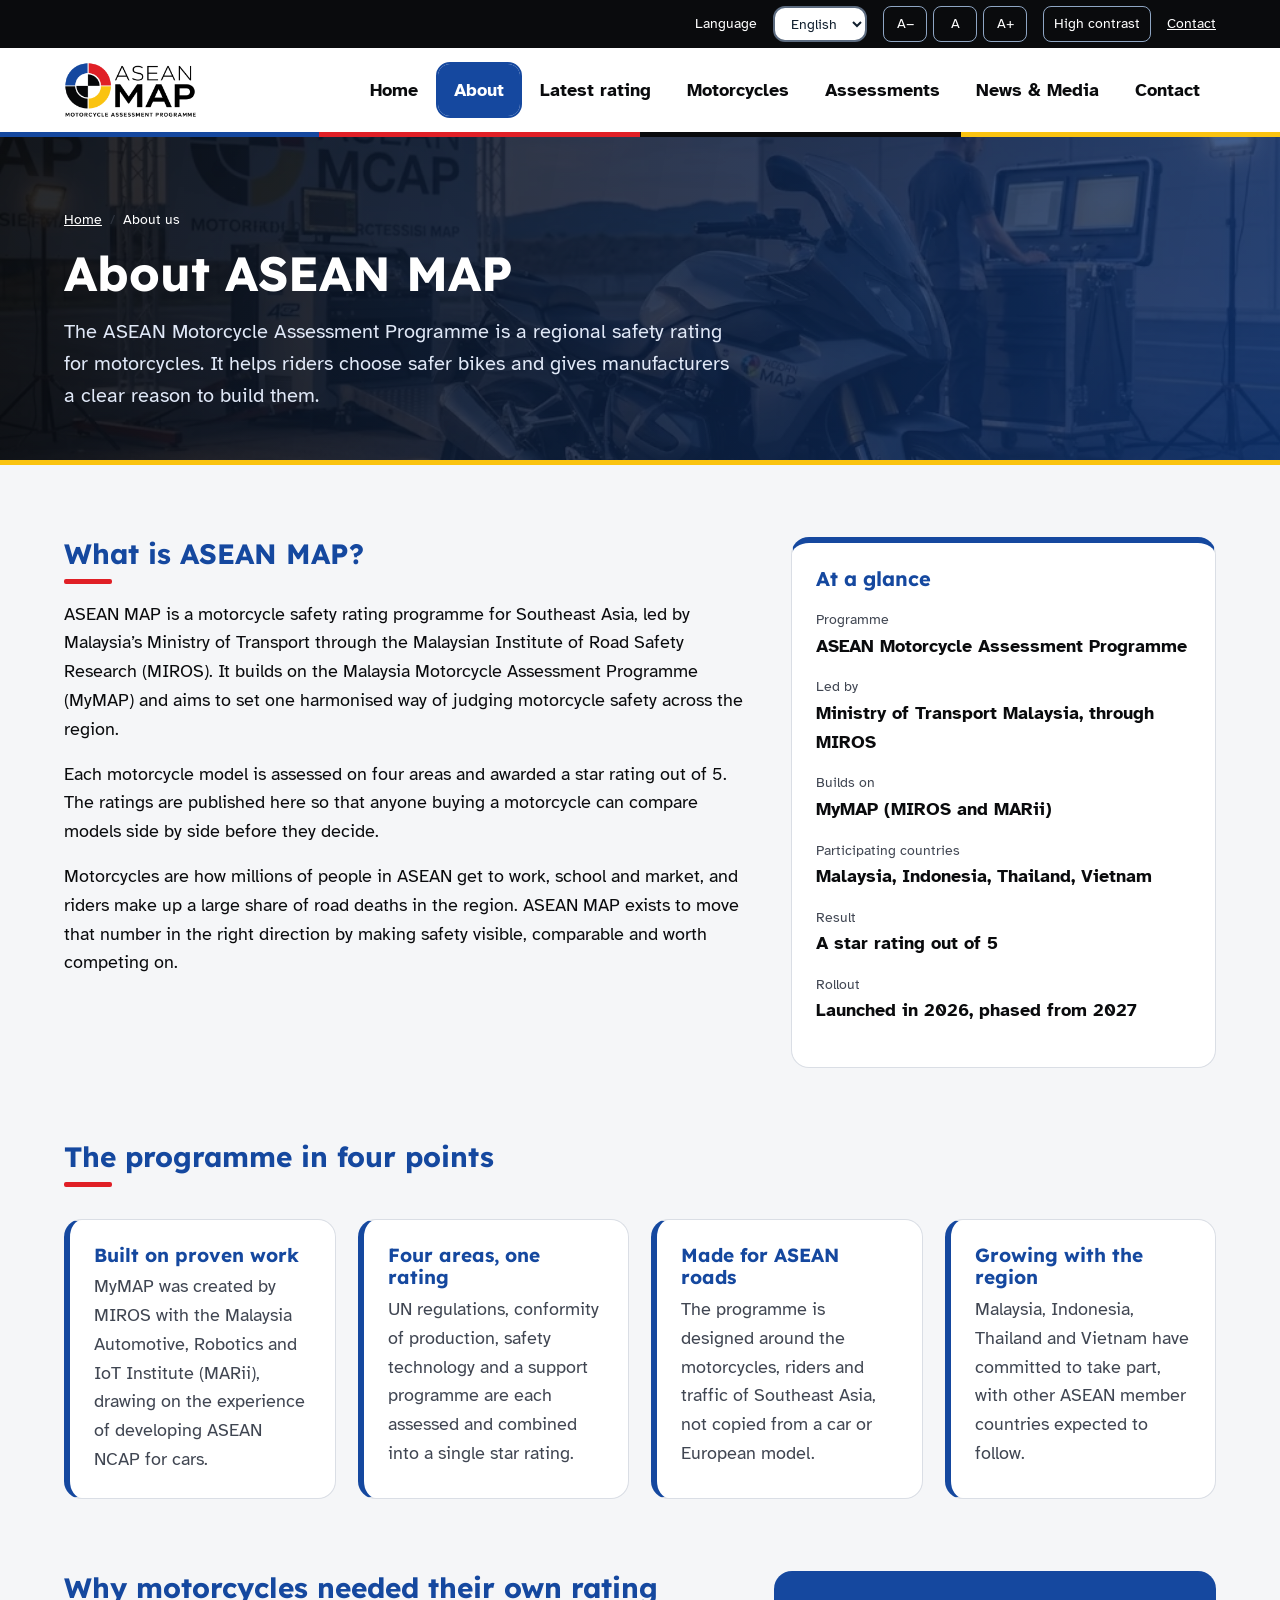
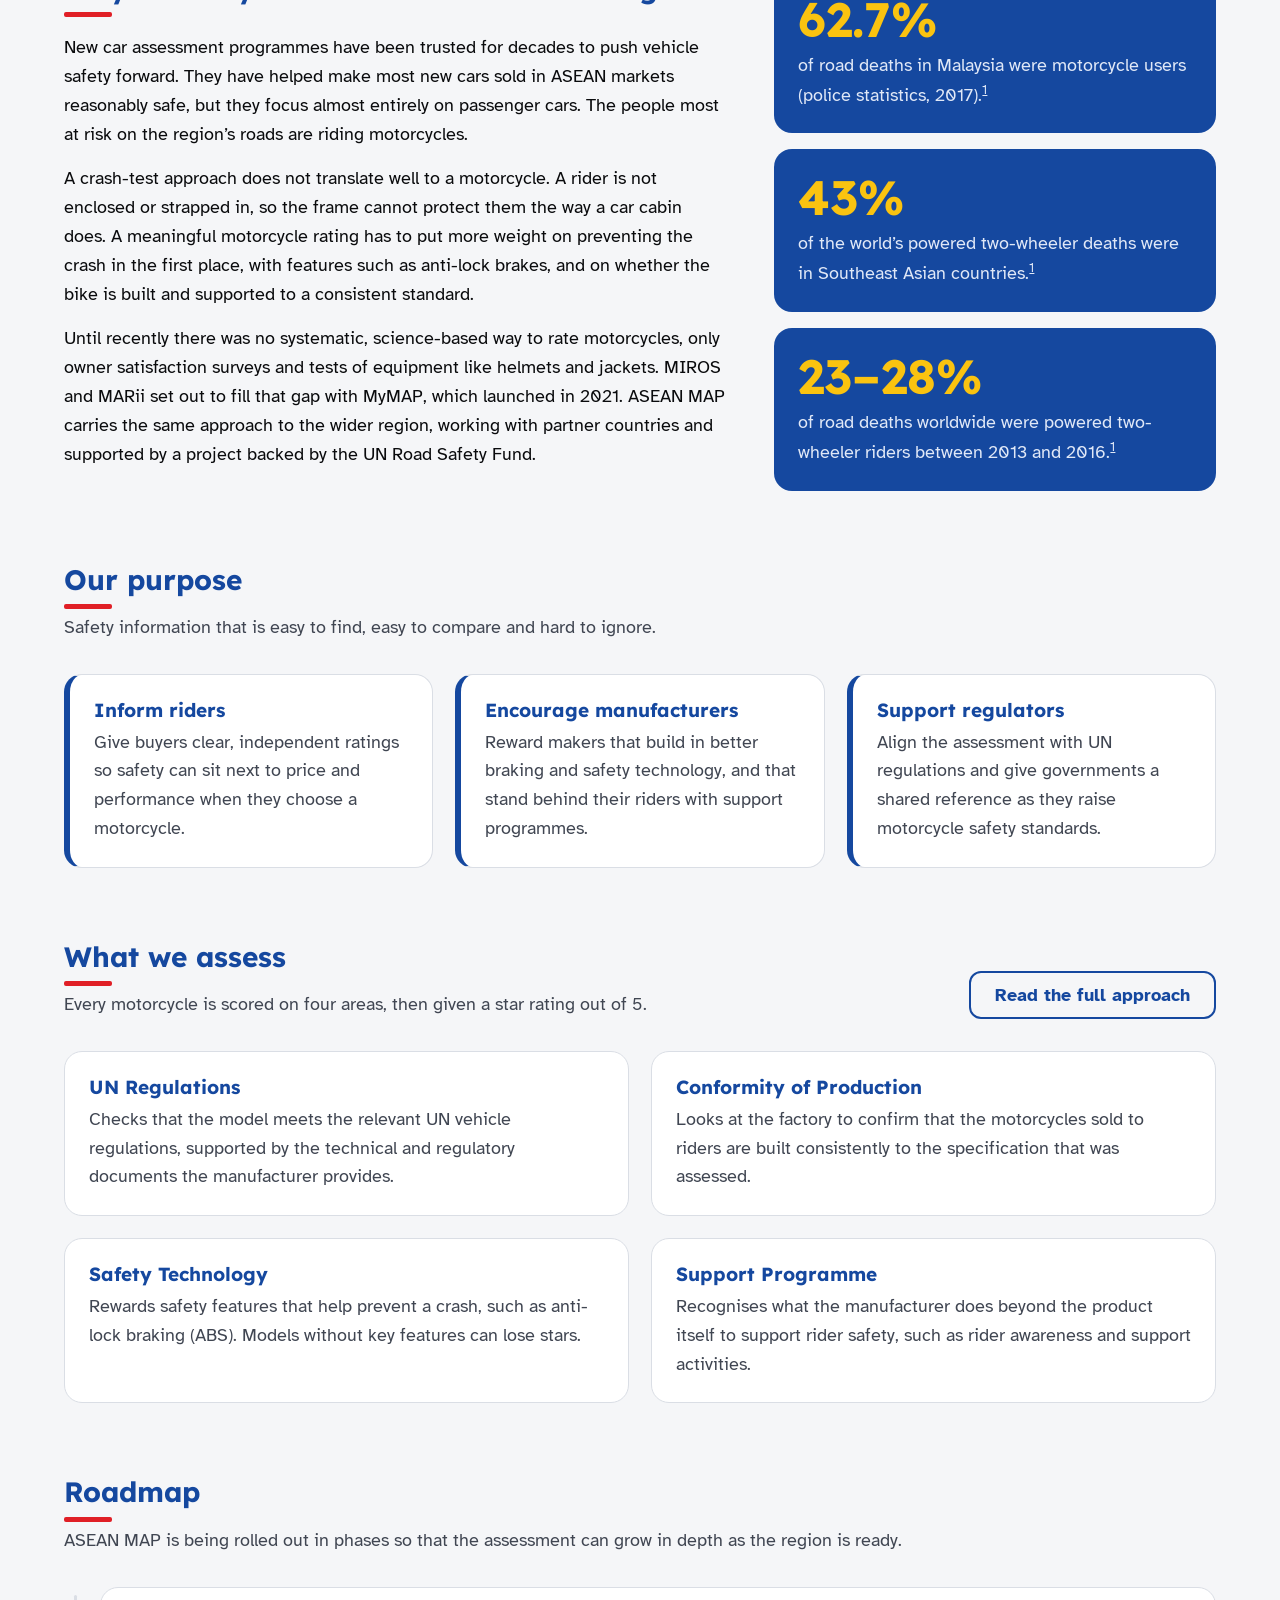
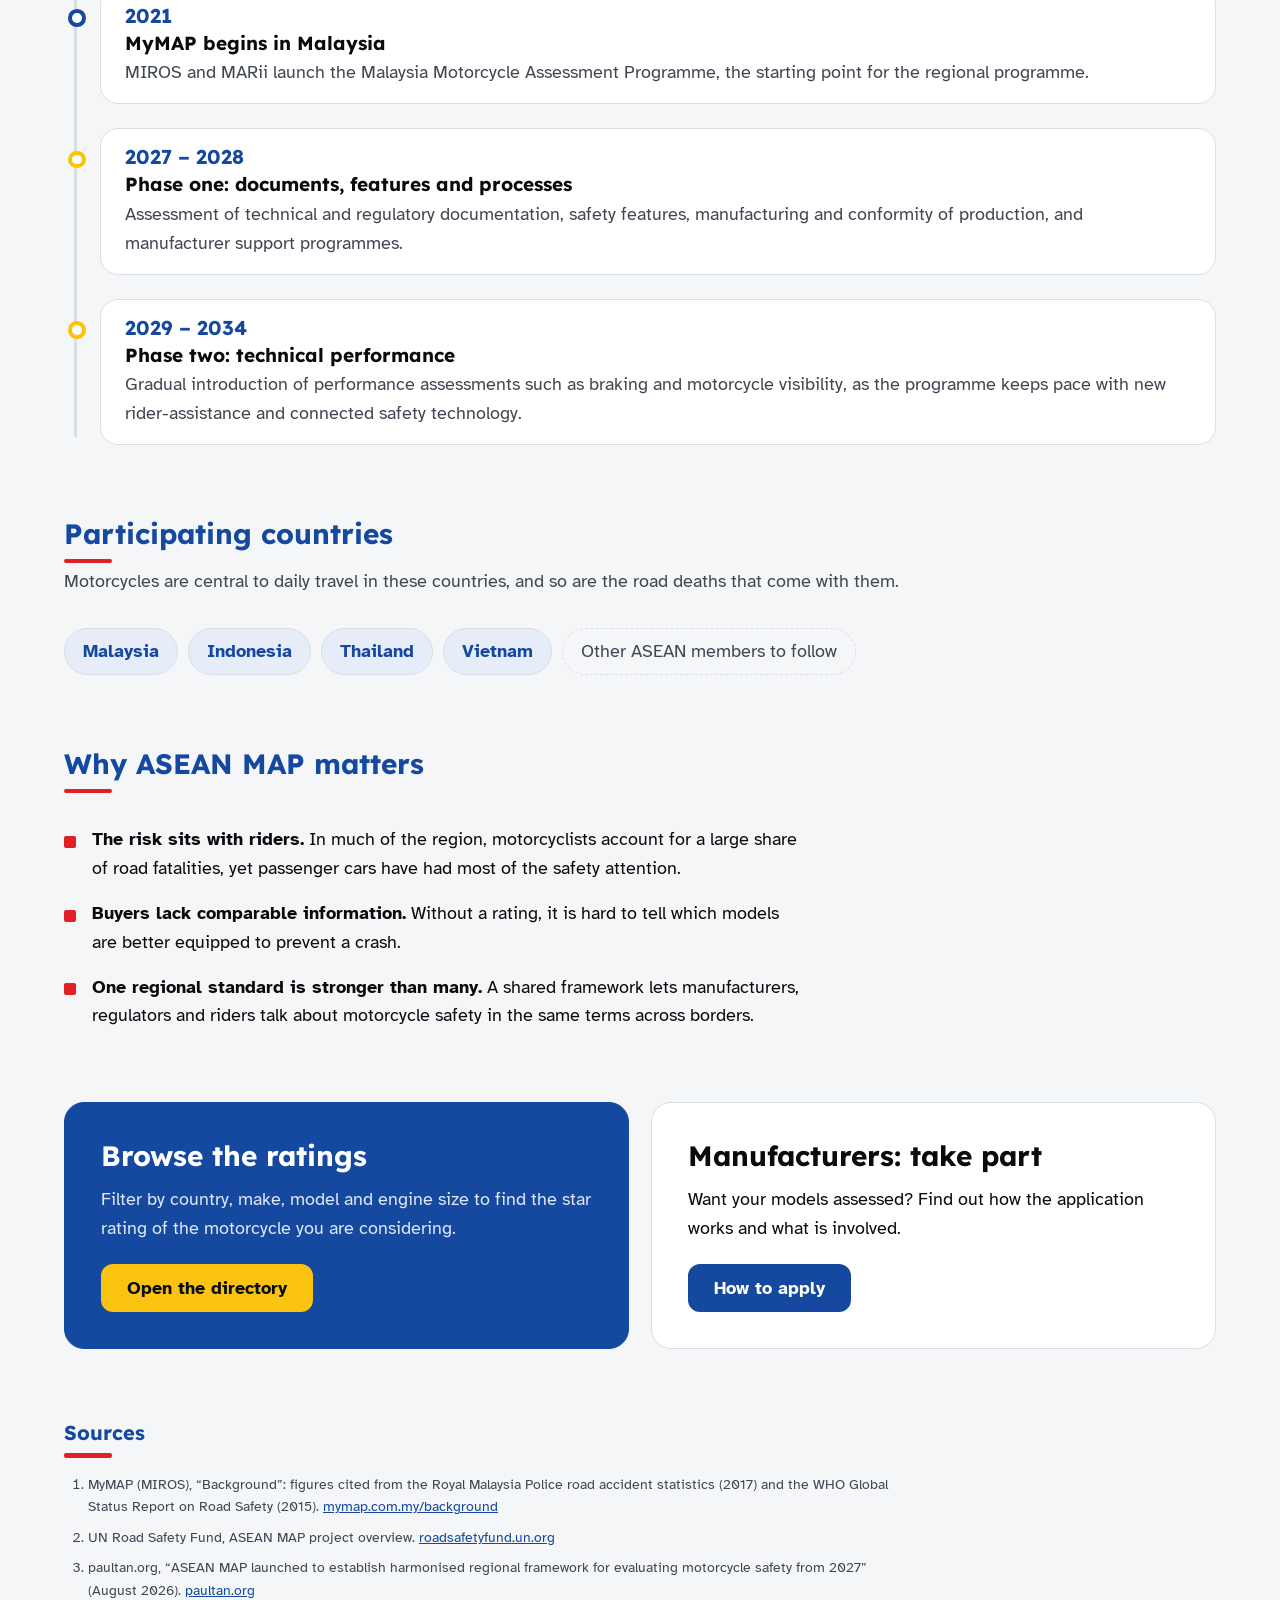
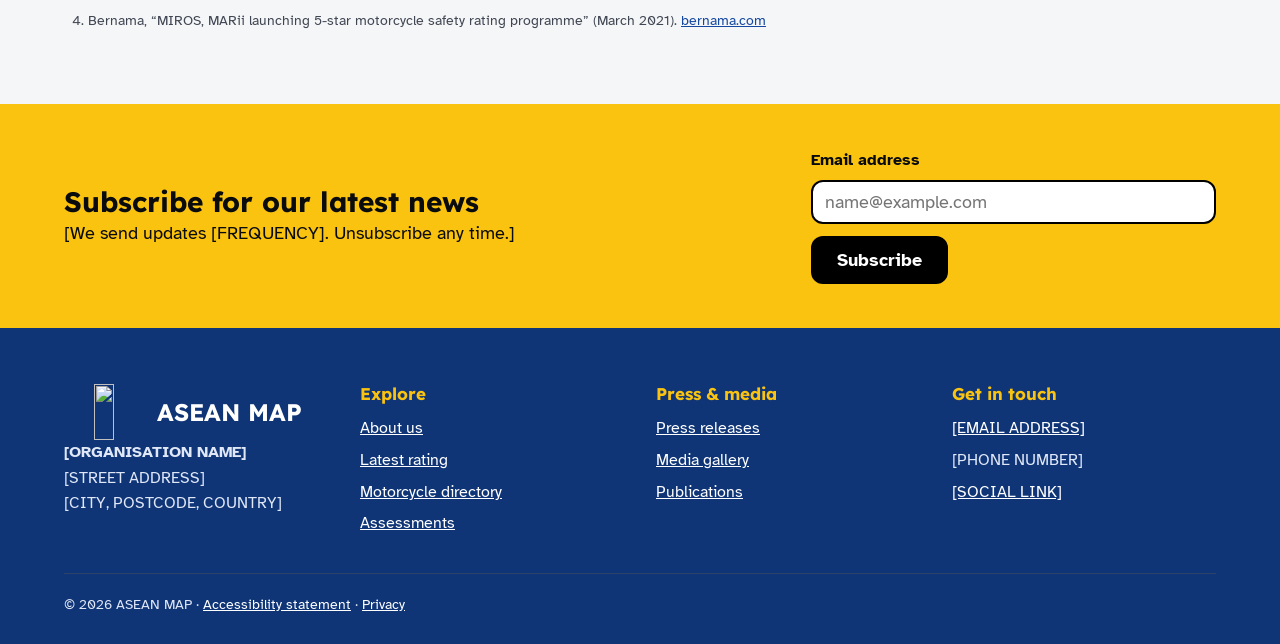
==== site/about.html @ 35f1cb62 "rerer" ====
<!doctype html>
<html lang="en">
<head>
  <meta charset="utf-8">
  <meta name="viewport" content="width=device-width, initial-scale=1">
  <title>About ASEAN MAP – Motorcycle safety ratings</title>
  <meta name="description" content="ASEAN MAP is the ASEAN Motorcycle Assessment Programme: a regional star rating that helps riders choose safer motorcycles.">
  <meta name="theme-color" content="#15489f">
  <link rel="preload" as="image" href="assets/images/logo.jpg" fetchpriority="high">
  <link rel="preconnect" href="https://fonts.googleapis.com">
  <link rel="preconnect" href="https://fonts.gstatic.com" crossorigin>
  <link rel="stylesheet" href="https://fonts.googleapis.com/css2?family=Atkinson+Hyperlegible:wght@400;700&family=Lexend:wght@500;700&display=swap">
  <link rel="stylesheet" href="css/main.css">
  <link rel="stylesheet" href="css/about.css">
  <script type="module" src="js/main.js"></script>
</head>
<body>
  <a class="skip-link" href="#main">Skip to main content</a>

  <div class="utility-bar"><div class="container utility-bar__inner">
    <label for="lang">Language</label>
    <select id="lang" class="form-control form-control--inline"><option>English</option></select>
    <span class="utility-bar__group" role="group" aria-label="Text size">
      <button class="utility-bar__btn" type="button" data-text-size="down" aria-label="Decrease text size">A−</button>
      <button class="utility-bar__btn" type="button" data-text-size="reset" aria-label="Reset text size">A</button>
      <button class="utility-bar__btn" type="button" data-text-size="up" aria-label="Increase text size">A+</button>
    </span>
    <button class="utility-bar__btn" type="button" data-contrast-toggle aria-pressed="false">High contrast</button>
    <a href="#contact">Contact</a>
  </div></div>

  <header class="site-header"><div class="container site-header__inner">
    <a class="brand" href="index.html" aria-label="ASEAN MAP home">
      <img class="brand__logo brand__logo--image" src="assets/images/logo.jpg" alt="" width="900" height="380" fetchpriority="high" decoding="async">
    </a>
    <button class="btn btn--outline menu-toggle" type="button" data-menu-toggle aria-expanded="false" aria-controls="site-nav">Menu</button>
    <nav class="site-nav" id="site-nav" aria-label="Main">
      <a class="site-nav__link" href="index.html">Home</a>
      <a class="site-nav__link" aria-current="page" href="about.html">About</a>
      <a class="site-nav__link" href="index.html#ratings">Latest rating</a>
      <a class="site-nav__link" href="/motorcycle-directory.html">Motorcycles</a>
      <a class="site-nav__link" href="/assessment.html">Assessments</a>
      <a class="site-nav__link" href="/news.html">News &amp; Media</a>
      <a class="site-nav__link" href="/contact.html">Contact</a>
    </nav>
  </div></header>

  <main id="main">
    <section class="page-banner" aria-labelledby="about-title">
      <div class="container">
        <ol class="breadcrumb" aria-label="Breadcrumb"><li><a href="index.html">Home</a></li><li aria-current="page">About us</li></ol>
        <h1 class="page-banner__title" id="about-title">About ASEAN MAP</h1>
        <p class="page-banner__text">The ASEAN Motorcycle Assessment Programme is a regional safety rating for motorcycles. It helps riders choose safer bikes and gives manufacturers a clear reason to build them.</p>
      </div>
    </section>

    <!-- Overview -->
    <section class="section" aria-labelledby="overview-title"><div class="container about-intro">
      <div class="about-intro__text">
        <h2 class="section__title" id="overview-title">What is ASEAN MAP?</h2>
        <p style="margin-top: var(--space-3)">ASEAN MAP is a motorcycle safety rating programme for Southeast Asia, led by Malaysia’s Ministry of Transport through the Malaysian Institute of Road Safety Research (MIROS). It builds on the Malaysia Motorcycle Assessment Programme (MyMAP) and aims to set one harmonised way of judging motorcycle safety across the region.</p>
        <p>Each motorcycle model is assessed on four areas and awarded a star rating out of 5. The ratings are published here so that anyone buying a motorcycle can compare models side by side before they decide.</p>
        <p>Motorcycles are how millions of people in ASEAN get to work, school and market, and riders make up a large share of road deaths in the region. ASEAN MAP exists to move that number in the right direction by making safety visible, comparable and worth competing on.</p>
      </div>
      <aside class="glance" aria-labelledby="glance-title">
        <h3 class="glance__title" id="glance-title">At a glance</h3>
        <dl>
          <div><dt>Programme</dt><dd>ASEAN Motorcycle Assessment Programme</dd></div>
          <div><dt>Led by</dt><dd>Ministry of Transport Malaysia, through MIROS</dd></div>
          <div><dt>Builds on</dt><dd>MyMAP (MIROS and MARii)</dd></div>
          <div><dt>Participating countries</dt><dd>Malaysia, Indonesia, Thailand, Vietnam</dd></div>
          <div><dt>Result</dt><dd>A star rating out of 5</dd></div>
          <div><dt>Rollout</dt><dd>Launched in 2026, phased from 2027</dd></div>
        </dl>
      </aside>
    </div></section>

    <!-- Key points -->
    <section class="section" aria-labelledby="key-title"><div class="container">
      <div class="section__head"><div><h2 class="section__title" id="key-title">The programme in four points</h2></div></div>
      <div class="grid">
        <div class="fact"><h3 class="fact__title">Built on proven work</h3><p class="fact__text">MyMAP was created by MIROS with the Malaysia Automotive, Robotics and IoT Institute (MARii), drawing on the experience of developing ASEAN NCAP for cars.</p></div>
        <div class="fact"><h3 class="fact__title">Four areas, one rating</h3><p class="fact__text">UN regulations, conformity of production, safety technology and a support programme are each assessed and combined into a single star rating.</p></div>
        <div class="fact"><h3 class="fact__title">Made for ASEAN roads</h3><p class="fact__text">The programme is designed around the motorcycles, riders and traffic of Southeast Asia, not copied from a car or European model.</p></div>
        <div class="fact"><h3 class="fact__title">Growing with the region</h3><p class="fact__text">Malaysia, Indonesia, Thailand and Vietnam have committed to take part, with other ASEAN member countries expected to follow.</p></div>
      </div>
    </div></section>

    <!-- Background -->
    <section class="section" aria-labelledby="background-title"><div class="container story">
      <div class="story__text">
        <h2 class="section__title" id="background-title">Why motorcycles needed their own rating</h2>
        <p style="margin-top: var(--space-3)">New car assessment programmes have been trusted for decades to push vehicle safety forward. They have helped make most new cars sold in ASEAN markets reasonably safe, but they focus almost entirely on passenger cars. The people most at risk on the region’s roads are riding motorcycles.</p>
        <p>A crash-test approach does not translate well to a motorcycle. A rider is not enclosed or strapped in, so the frame cannot protect them the way a car cabin does. A meaningful motorcycle rating has to put more weight on preventing the crash in the first place, with features such as anti-lock brakes, and on whether the bike is built and supported to a consistent standard.</p>
        <p>Until recently there was no systematic, science-based way to rate motorcycles, only owner satisfaction surveys and tests of equipment like helmets and jackets. MIROS and MARii set out to fill that gap with MyMAP, which launched in 2021. ASEAN MAP carries the same approach to the wider region, working with partner countries and supported by a project backed by the UN Road Safety Fund.</p>
      </div>
      <div class="stat-stack" aria-label="Key road safety figures">
        <div class="big-stat"><div class="big-stat__value">62.7%</div><p class="big-stat__label">of road deaths in Malaysia were motorcycle users (police statistics, 2017).<sup><a href="#src-1">1</a></sup></p></div>
        <div class="big-stat"><div class="big-stat__value">43%</div><p class="big-stat__label">of the world’s powered two-wheeler deaths were in Southeast Asian countries.<sup><a href="#src-1">1</a></sup></p></div>
        <div class="big-stat"><div class="big-stat__value">23–28%</div><p class="big-stat__label">of road deaths worldwide were powered two-wheeler riders between 2013 and 2016.<sup><a href="#src-1">1</a></sup></p></div>
      </div>
    </div></section>

    <!-- Purpose -->
    <section class="section" aria-labelledby="purpose-title"><div class="container">
      <div class="section__head"><div><h2 class="section__title" id="purpose-title">Our purpose</h2><p class="section__lead">Safety information that is easy to find, easy to compare and hard to ignore.</p></div></div>
      <div class="grid">
        <div class="fact"><h3 class="fact__title">Inform riders</h3><p class="fact__text">Give buyers clear, independent ratings so safety can sit next to price and performance when they choose a motorcycle.</p></div>
        <div class="fact"><h3 class="fact__title">Encourage manufacturers</h3><p class="fact__text">Reward makers that build in better braking and safety technology, and that stand behind their riders with support programmes.</p></div>
        <div class="fact"><h3 class="fact__title">Support regulators</h3><p class="fact__text">Align the assessment with UN regulations and give governments a shared reference as they raise motorcycle safety standards.</p></div>
      </div>
    </div></section>

    <!-- How a rating is decided -->
    <section class="section" aria-labelledby="areas-title"><div class="container">
      <div class="section__head"><div><h2 class="section__title" id="areas-title">What we assess</h2><p class="section__lead">Every motorcycle is scored on four areas, then given a star rating out of 5.</p></div><a class="btn btn--outline" href="index.html#how">Read the full approach</a></div>
      <div class="areas-grid">
        <div class="area"><h3 class="area__title">UN Regulations</h3><p class="area__text">Checks that the model meets the relevant UN vehicle regulations, supported by the technical and regulatory documents the manufacturer provides.</p></div>
        <div class="area"><h3 class="area__title">Conformity of Production</h3><p class="area__text">Looks at the factory to confirm that the motorcycles sold to riders are built consistently to the specification that was assessed.</p></div>
        <div class="area"><h3 class="area__title">Safety Technology</h3><p class="area__text">Rewards safety features that help prevent a crash, such as anti-lock braking (ABS). Models without key features can lose stars.</p></div>
        <div class="area"><h3 class="area__title">Support Programme</h3><p class="area__text">Recognises what the manufacturer does beyond the product itself to support rider safety, such as rider awareness and support activities.</p></div>
      </div>
    </div></section>

    <!-- Roadmap -->
    <section class="section" aria-labelledby="roadmap-title"><div class="container">
      <div class="section__head"><div><h2 class="section__title" id="roadmap-title">Roadmap</h2><p class="section__lead">ASEAN MAP is being rolled out in phases so that the assessment can grow in depth as the region is ready.</p></div></div>
      <ol class="roadmap">
        <li class="roadmap__item"><div class="roadmap__when">2021</div><h3 class="roadmap__title">MyMAP begins in Malaysia</h3><p class="roadmap__text">MIROS and MARii launch the Malaysia Motorcycle Assessment Programme, the starting point for the regional programme.</p></li>
        <li class="roadmap__item roadmap__item--next"><div class="roadmap__when">2027 – 2028</div><h3 class="roadmap__title">Phase one: documents, features and processes</h3><p class="roadmap__text">Assessment of technical and regulatory documentation, safety features, manufacturing and conformity of production, and manufacturer support programmes.</p></li>
        <li class="roadmap__item roadmap__item--next"><div class="roadmap__when">2029 – 2034</div><h3 class="roadmap__title">Phase two: technical performance</h3><p class="roadmap__text">Gradual introduction of performance assessments such as braking and motorcycle visibility, as the programme keeps pace with new rider-assistance and connected safety technology.</p></li>
      </ol>
    </div></section>

    <!-- Countries -->
    <section class="section" aria-labelledby="countries-title"><div class="container">
      <div class="section__head"><div><h2 class="section__title" id="countries-title">Participating countries</h2><p class="section__lead">Motorcycles are central to daily travel in these countries, and so are the road deaths that come with them.</p></div></div>
      <ul class="chips">
        <li class="chip">Malaysia</li><li class="chip">Indonesia</li><li class="chip">Thailand</li><li class="chip">Vietnam</li><li class="chip chip--soon">Other ASEAN members to follow</li>
      </ul>
    </div></section>

    <!-- Why it matters -->
    <section class="section" aria-labelledby="matters-title"><div class="container">
      <div class="section__head"><div><h2 class="section__title" id="matters-title">Why ASEAN MAP matters</h2></div></div>
      <ul class="about-list">
        <li><b>The risk sits with riders.</b> In much of the region, motorcyclists account for a large share of road fatalities, yet passenger cars have had most of the safety attention.</li>
        <li><b>Buyers lack comparable information.</b> Without a rating, it is hard to tell which models are better equipped to prevent a crash.</li>
        <li><b>One regional standard is stronger than many.</b> A shared framework lets manufacturers, regulators and riders talk about motorcycle safety in the same terms across borders.</li>
      </ul>
    </div></section>

    <!-- Calls to action -->
    <section class="section"><div class="container grid grid--wide">
      <div class="panel panel--dark"><h2 class="panel__title">Browse the ratings</h2><p class="panel__text">Filter by country, make, model and engine size to find the star rating of the motorcycle you are considering.</p><a class="btn btn--accent" href="motorcycle-directory.html">Open the directory</a></div>
      <div class="panel"><h2 class="panel__title">Manufacturers: take part</h2><p class="panel__text">Want your models assessed? Find out how the application works and what is involved.</p><a class="btn" href="index.html#apply">How to apply</a></div>
    </div></section>

    <!-- Sources -->
    <section class="section" aria-labelledby="sources-title"><div class="container">
      <h2 class="section__title" id="sources-title" style="font-size: var(--text-lg)">Sources</h2>
      <ol class="sources" style="margin-top: var(--space-3)">
        <li id="src-1">MyMAP (MIROS), “Background”: figures cited from the Royal Malaysia Police road accident statistics (2017) and the WHO Global Status Report on Road Safety (2015). <a href="https://mymap.com.my/background/">mymap.com.my/background</a></li>
        <li id="src-2">UN Road Safety Fund, ASEAN MAP project overview. <a href="https://roadsafetyfund.un.org/node/1052">roadsafetyfund.un.org</a></li>
        <li id="src-3">paultan.org, “ASEAN MAP launched to establish harmonised regional framework for evaluating motorcycle safety from 2027” (August 2026). <a href="https://paultan.org/2026/08/12/asean-map-launched/">paultan.org</a></li>
        <li id="src-4">Bernama, “MIROS, MARii launching 5-star motorcycle safety rating programme” (March 2021). <a href="https://www.bernama.com/en/news.php?id=1942068">bernama.com</a></li>
      </ol>
    </div></section>
  </main>

  <section class="subscribe" aria-labelledby="subscribe-title" style="margin-top: var(--space-7)"><div class="container subscribe__inner">
    <div><h2 class="subscribe__title" id="subscribe-title">Subscribe for our latest news</h2><p>[We send updates [FREQUENCY]. Unsubscribe any time.]</p></div>
    <form action="#" method="post"><label class="form-label" for="email">Email address</label>
      <div class="subscribe__row"><input class="form-control" id="email" name="email" type="email" autocomplete="email" placeholder="name@example.com" required><button class="btn" type="submit">Subscribe</button></div></form>
  </div></section>

  <footer class="site-footer" id="contact"><div class="container">
    <div class="footer-grid">
      <div><div class="brand"><img class="brand__logo brand__logo--image" src="assets/images/logo-light.svg" alt="" width="3508" height="2480" loading="lazy" decoding="async"><span class="brand__name">ASEAN MAP</span></div><p><b>[ORGANISATION NAME]</b><br>[STREET ADDRESS]<br>[CITY, POSTCODE, COUNTRY]</p></div>
      <div><h2 class="footer-grid__title">Explore</h2><ul><li><a href="/about.html">About us</a></li><li><a href="/index.html#ratings">Latest rating</a></li><li><a href="/motorcycle-directory.html">Motorcycle directory</a></li><li><a href="/assessment.html">Assessments</a></li></ul></div>
      <div><h2 class="footer-grid__title">Press &amp; media</h2><ul><li><a href="/news.html">Press releases</a></li><li><a href="/news.html">Media gallery</a></li><li><a href="/index.html#news">Publications</a></li></ul></div>
      <div><h2 class="footer-grid__title">Get in touch</h2><ul><li><a href="#contact">[EMAIL ADDRESS]</a></li><li>[PHONE NUMBER]</li><li><a href="#contact">[SOCIAL LINK]</a></li></ul></div>
    </div>
    <p class="footer-bottom">© 2026 ASEAN MAP · <a href="#contact">Accessibility statement</a> · <a href="#contact">Privacy</a></p>
  </div></footer>
</body>
</html>
---- site/css/main.css ----
/* Entry point. Order matters: tokens -> base -> layout -> components. */
@import url('base/tokens.css');
@import url('base/reset.css');
@import url('base/accessibility.css');
@import url('layout/container.css');
@import url('layout/header.css');
@import url('layout/footer.css');
@import url('components/button.css');
@import url('components/form.css');
@import url('components/hero.css');
@import url('components/stats.css');
@import url('components/card.css');
@import url('components/detail.css');
@import url('components/subscribe.css');

/* ===== Logo colour theme (off in high-contrast mode) ===== */
html:not([data-theme='high-contrast']) .site-header { border-bottom: 5px solid; border-image: linear-gradient(90deg, #15489f 0 25%, #e01f26 25% 50%, #0a0b0d 50% 75%, #fac310 75% 100%) 1; }
html:not([data-theme='high-contrast']) .utility-bar { background: var(--color-black); }
html:not([data-theme='high-contrast']) .site-footer { background: var(--color-primary-strong); }
html:not([data-theme='high-contrast']) .site-footer .footer-grid__title { color: var(--color-accent); }
html:not([data-theme='high-contrast']) .hero { border-top: 3px solid #fff; }
html:not([data-theme='high-contrast']) .btn--accent,
html:not([data-theme='high-contrast']) .btn--accent:hover { color: var(--color-black); }
html:not([data-theme='high-contrast']) .rating-card__badge,
html:not([data-theme='high-contrast']) .tag { background: var(--color-red); color: #fff; }
html:not([data-theme='high-contrast']) .section__title::after,
html:not([data-theme='high-contrast']) .detail h2.detail__heading::after { content: ''; display: block; width: 3rem; height: 0.3rem; margin-top: 0.5rem; background: var(--color-red); border-radius: 2px; }
html:not([data-theme='high-contrast']) .stat { border-top: 0.3rem solid var(--color-primary); }
html:not([data-theme='high-contrast']) .stat:nth-child(2) { border-top-color: var(--color-red); }
html:not([data-theme='high-contrast']) .stat:nth-child(3) { border-top-color: var(--color-black); }
html:not([data-theme='high-contrast']) .stat:nth-child(4) { border-top-color: var(--color-accent); }
html:not([data-theme='high-contrast']) .rating-card:hover,
html:not([data-theme='high-contrast']) a.country:hover,
html:not([data-theme='high-contrast']) .mini-card:hover { border-color: var(--color-primary); }
html:not([data-theme='high-contrast']) .subscribe { color: var(--color-black); }

/* ===== Footer sponsors: one white logo bar ===== */
.footer-sponsors { margin-top: 2.25rem; padding-top: 1.75rem; border-top: 1px solid rgba(255, 255, 255, .2); }
.footer-sponsors__title { margin-bottom: 1rem; color: var(--color-accent); font-size: 1.0625rem; }
.footer-sponsors__list { display: grid; grid-template-columns: repeat(auto-fit, minmax(9.5rem, 1fr)); margin: 0; padding: 0; list-style: none; background: #fff; border-radius: 1rem; overflow: hidden; }
.footer-sponsors .sponsor { display: flex; align-items: center; justify-content: center; height: 5.5rem; margin: 0; padding: 0.75rem 1.25rem; box-shadow: inset -1px -1px 0 #e4e8f0; }
.footer-sponsors .sponsor[hidden] { display: none; }
.footer-sponsors .sponsor img { display: block; width: auto; height: auto; max-width: 100%; max-height: 3.25rem; object-fit: contain; }
.footer-sponsors + .footer-bottom { margin-top: 1.75rem; }
@media (min-width: 64rem) {
  .footer-sponsors__list { grid-auto-flow: column; grid-auto-columns: 1fr; grid-template-columns: none; }
  .footer-sponsors .sponsor { box-shadow: inset -1px 0 0 #e4e8f0; }
  .footer-sponsors .sponsor:last-child { box-shadow: none; }
}
@media (max-width: 40rem) {
  .footer-sponsors .sponsor:last-child:nth-child(odd) { grid-column: 1 / -1; }
}
[data-theme='high-contrast'] .footer-sponsors__list { border: 2px solid #fff; }
[data-theme='high-contrast'] .footer-sponsors__title { color: #fff; }

/* Bigger logos: sponsors 4, 5 and 7 fill their whole tile */
.footer-sponsors .sponsor:nth-child(4),
.footer-sponsors .sponsor:nth-child(5),
.footer-sponsors .sponsor:nth-child(7) { padding: 0.25rem 0.375rem; }
.footer-sponsors .sponsor:nth-child(4) img,
.footer-sponsors .sponsor:nth-child(5) img,
.footer-sponsors .sponsor:nth-child(7) img { width: 100%; height: 100%; max-height: none; }
---- site/css/about.css ----
/* About page: extra components. Uses the tokens from css/base/tokens.css */

/* Banner */
.page-banner { padding: var(--space-7) 0 var(--space-6); color: #fff; background: linear-gradient(100deg, rgba(10, 11, 13, .88) 0%, rgba(15, 53, 119, .78) 100%), url('../assets/images/hero/hero-2.jpg') center / cover no-repeat; border-bottom: 5px solid var(--color-accent); }
.breadcrumb { display: flex; flex-wrap: wrap; gap: .5rem; margin-bottom: var(--space-3); padding: 0; list-style: none; font-size: var(--text-sm); color: var(--color-on-dark); }
.breadcrumb li + li::before { content: '/'; margin-right: .5rem; opacity: .6; }
.breadcrumb a, .breadcrumb li[aria-current] { color: #fff; }
.page-banner__title { font-size: clamp(2rem, 5vw, 3rem); line-height: 1.1; }
.page-banner__text { max-width: 42rem; margin-top: var(--space-3); font-size: var(--text-lg); color: var(--color-on-dark); }

/* Intro + at-a-glance */
.about-intro { display: grid; gap: var(--space-6); grid-template-columns: minmax(0, 1.6fr) minmax(0, 1fr); align-items: start; }
.about-intro p + p { margin-top: var(--space-3); }
.about-intro__text { max-width: 44rem; }
.glance { padding: var(--space-4); background: var(--color-surface); border: 1px solid var(--color-border); border-top: .4rem solid var(--color-primary); border-radius: var(--radius-lg); }
.glance__title { margin-bottom: var(--space-3); font-size: var(--text-lg); color: var(--color-primary); }
.glance dl { display: grid; gap: var(--space-3); }
.glance dt { font-size: var(--text-sm); color: var(--color-text-muted); }
.glance dd { margin: 0; font-weight: 700; }

/* Cards */
.fact { padding: var(--space-4); background: var(--color-surface); border: 1px solid var(--color-border); border-left: .4rem solid var(--color-primary); border-radius: var(--radius-lg); }
.fact__title { margin-bottom: .375rem; font-size: 1.1875rem; color: var(--color-primary); }
.fact__text { color: var(--color-text-muted); }

/* Background: narrative + stats */
.story { display: grid; gap: var(--space-6); grid-template-columns: minmax(0, 1.5fr) minmax(0, 1fr); align-items: start; }
.story__text { max-width: 44rem; }
.story__text p + p { margin-top: var(--space-3); }
.stat-stack { display: grid; gap: var(--space-3); }
.big-stat { padding: var(--space-4); background: var(--color-primary); color: #fff; border-radius: var(--radius-lg); }
.big-stat__value { font: 700 clamp(2.25rem, 4vw, 3rem)/1 var(--font-heading); color: var(--color-accent); }
.big-stat__label { margin-top: .5rem; color: var(--color-on-dark); }
.big-stat sup, .story sup { font-size: .7em; }
.big-stat sup a { color: var(--color-on-dark); }

/* Four assessment areas */
.areas-grid { display: grid; gap: 1.375rem; grid-template-columns: repeat(2, minmax(0, 1fr)); }
.area { padding: var(--space-4); background: var(--color-surface); border: 1px solid var(--color-border); border-radius: var(--radius-lg); }
.area__title { margin-bottom: .375rem; font-size: 1.1875rem; color: var(--color-primary); }
.area__text { color: var(--color-text-muted); }

/* Roadmap: this really is a sequence */
.roadmap { position: relative; display: grid; gap: var(--space-4); margin: 0; padding: 0 0 0 2.25rem; list-style: none; }
.roadmap::before { content: ''; position: absolute; top: .5rem; bottom: .5rem; left: .6rem; width: 3px; background: var(--color-border); border-radius: 2px; }
.roadmap__item { position: relative; padding: var(--space-3) var(--space-4); background: var(--color-surface); border: 1px solid var(--color-border); border-radius: var(--radius-lg); }
.roadmap__item::before { content: ''; position: absolute; top: 1.35rem; left: -2.05rem; width: 1.1rem; height: 1.1rem; background: var(--color-surface); border: 4px solid var(--color-primary); border-radius: 50%; }
.roadmap__item--next::before { border-color: var(--color-accent); }
.roadmap__when { font: 700 var(--text-lg)/1.2 var(--font-heading); color: var(--color-primary); }
.roadmap__title { margin: .25rem 0; font-size: 1.1875rem; }
.roadmap__text { color: var(--color-text-muted); }

/* Countries */
.chips { display: flex; flex-wrap: wrap; gap: .625rem; margin: 0; padding: 0; list-style: none; }
.chip { padding: .5rem 1.125rem; background: var(--color-tint); border: 1px solid var(--color-border); border-radius: var(--radius-pill); font-weight: 700; color: var(--color-primary); }
.chip--soon { background: transparent; border-style: dashed; color: var(--color-text-muted); font-weight: 400; }

/* Why it matters */
.about-list { display: grid; gap: var(--space-3); max-width: 46rem; margin: 0; padding: 0; list-style: none; }
.about-list li { padding-left: 1.75rem; position: relative; }
.about-list li::before { content: ''; position: absolute; left: 0; top: .6em; width: .75rem; height: .75rem; background: var(--color-red, #e01f26); border-radius: 2px; }

/* Sources */
.sources { max-width: 52rem; margin: 0; padding-left: 1.5rem; list-style: decimal; font-size: var(--text-sm); color: var(--color-text-muted); }
.sources li + li { margin-top: .5rem; }
.sources a { word-break: break-word; }

[data-theme='high-contrast'] .glance__title, [data-theme='high-contrast'] .fact__title, [data-theme='high-contrast'] .area__title, [data-theme='high-contrast'] .roadmap__when, [data-theme='high-contrast'] .chip { color: #fff; }

@media (max-width: 56rem) {
  .areas-grid { grid-template-columns: 1fr; }
  .about-intro, .story { grid-template-columns: 1fr; gap: var(--space-5); }
  .page-banner { padding: var(--space-6) 0 var(--space-5); }
}
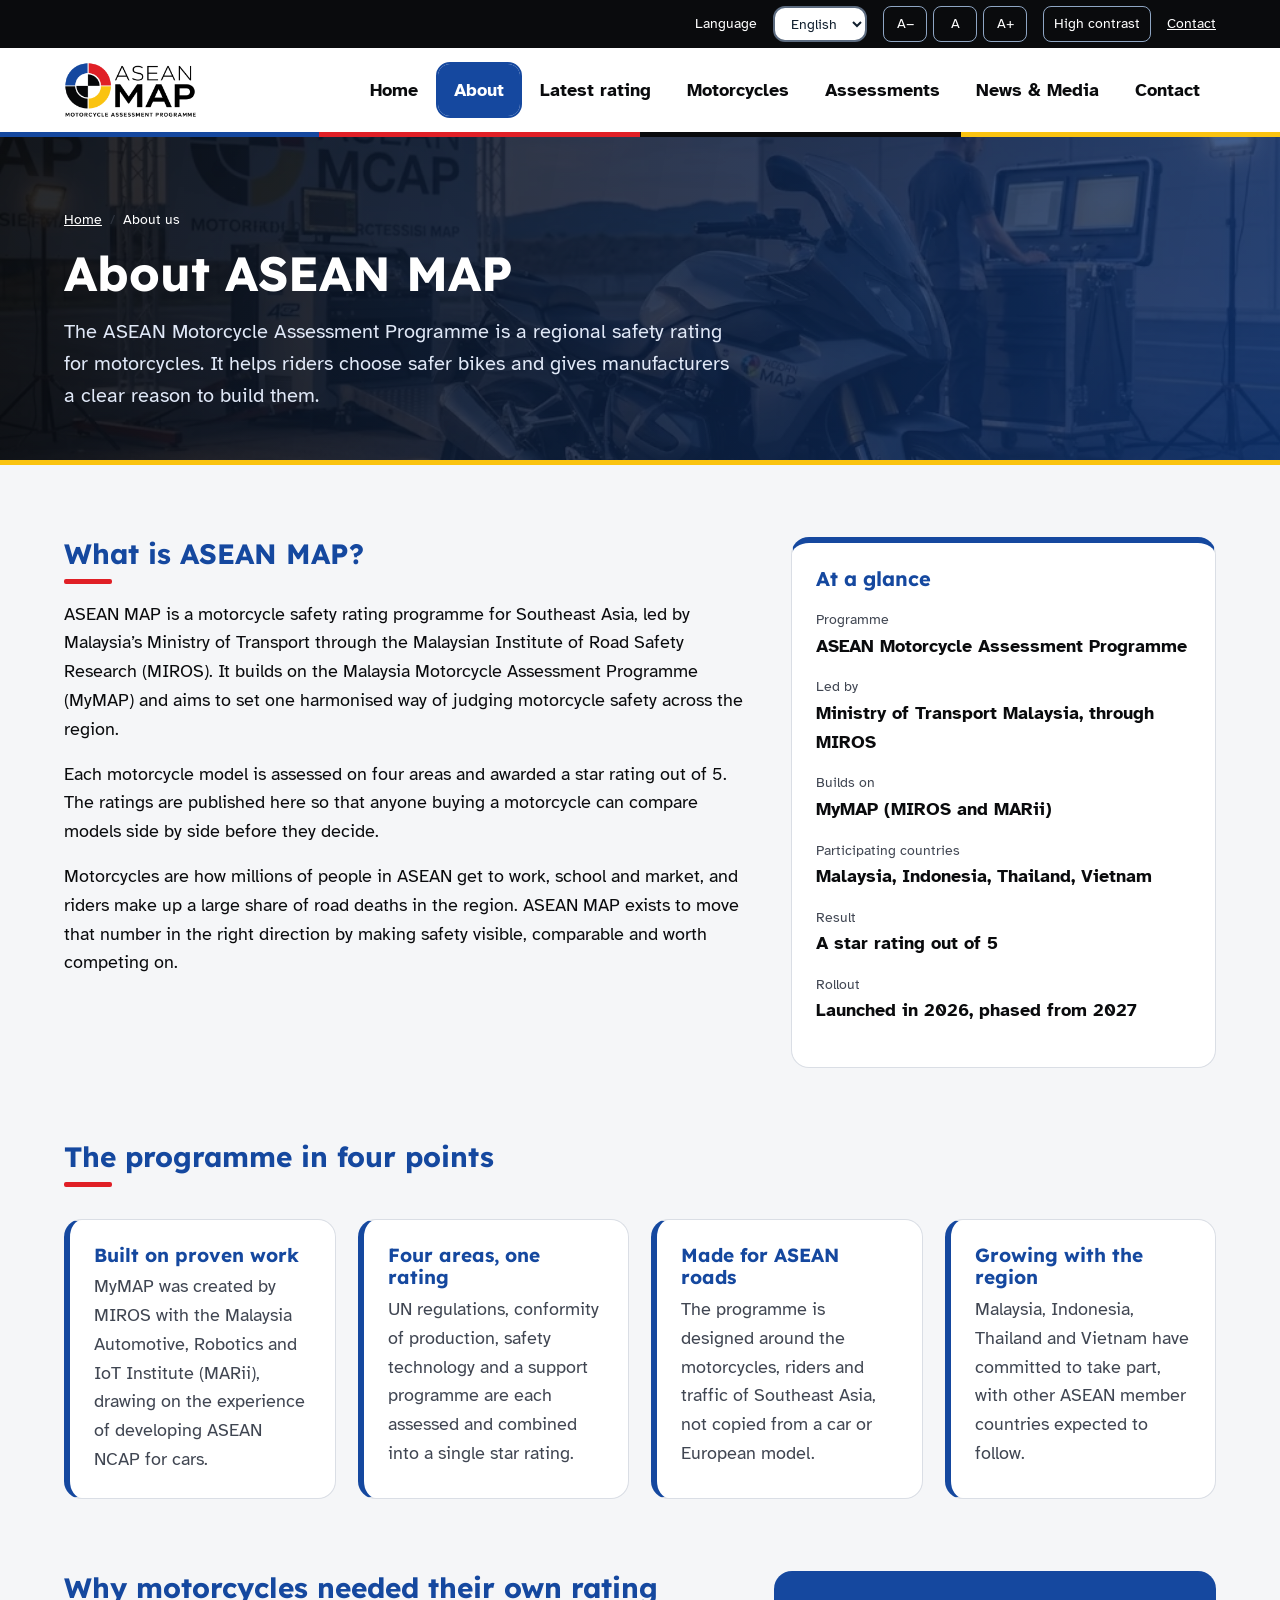
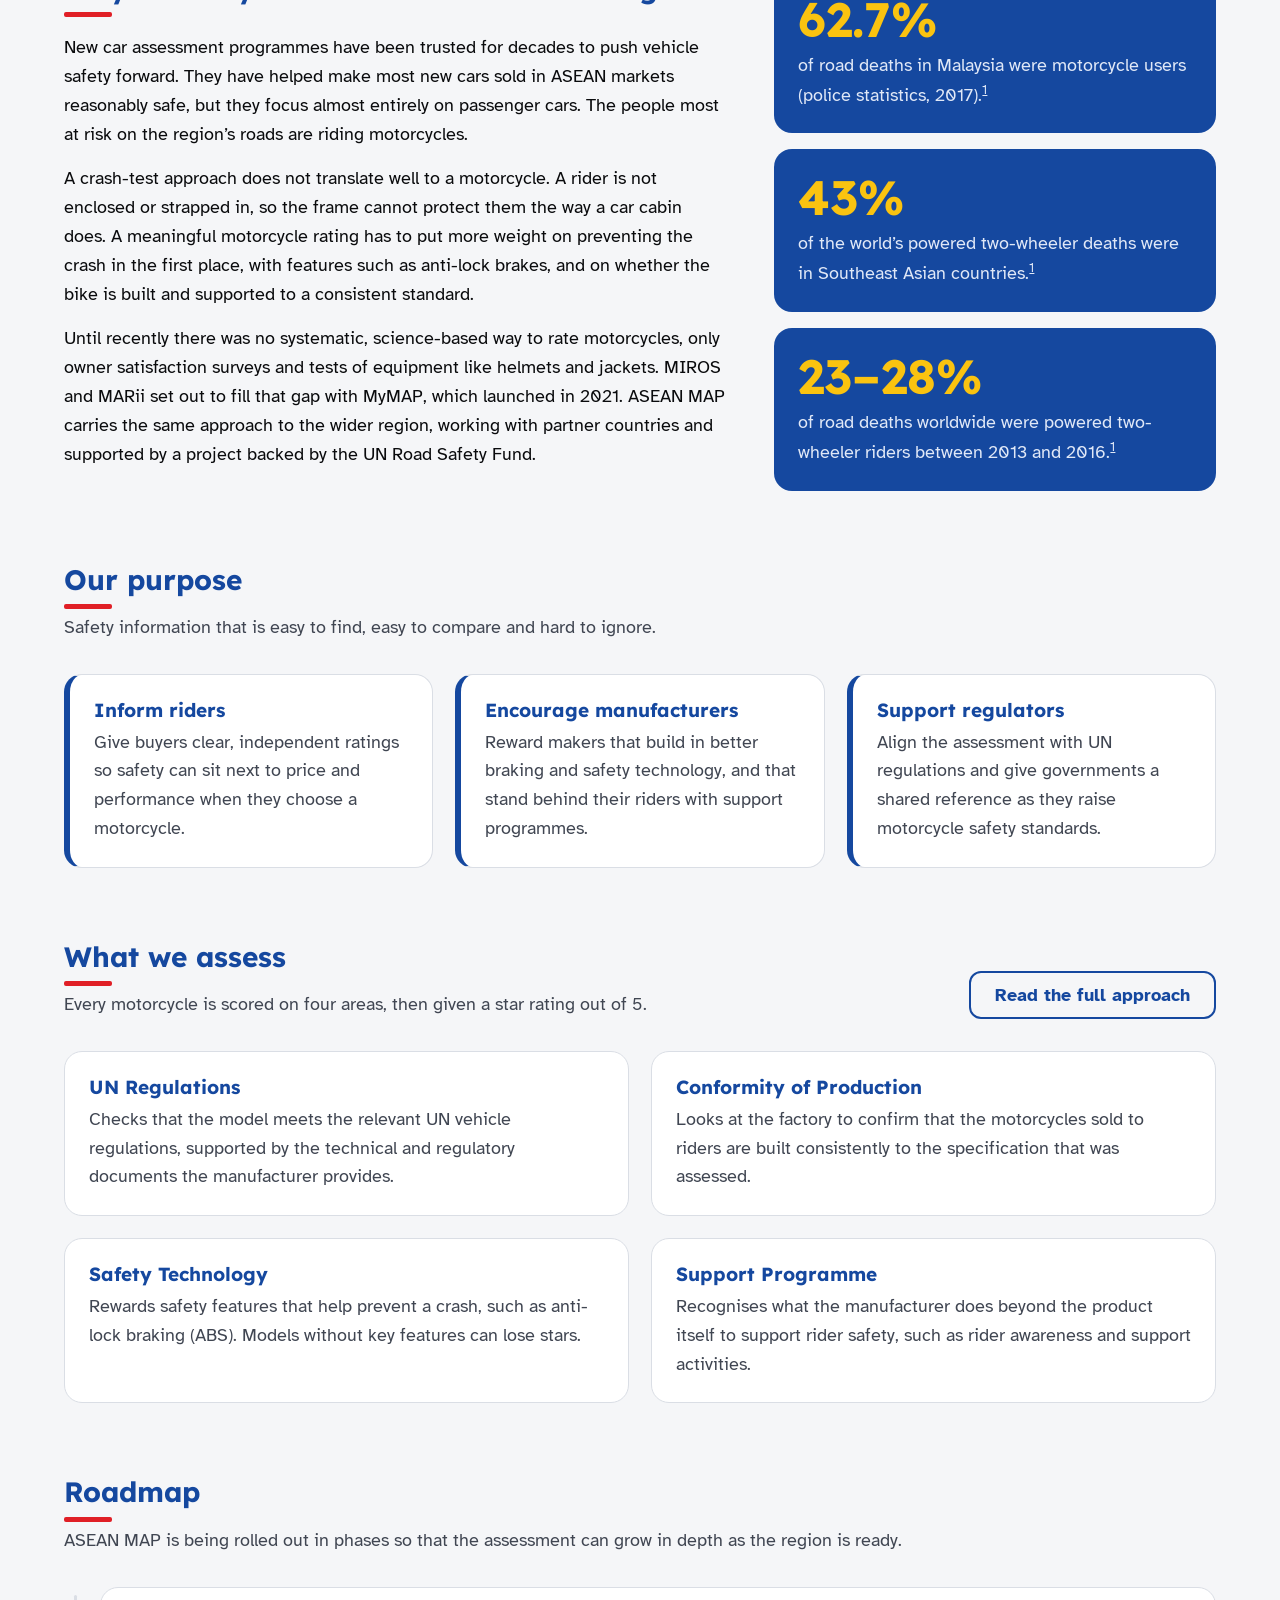
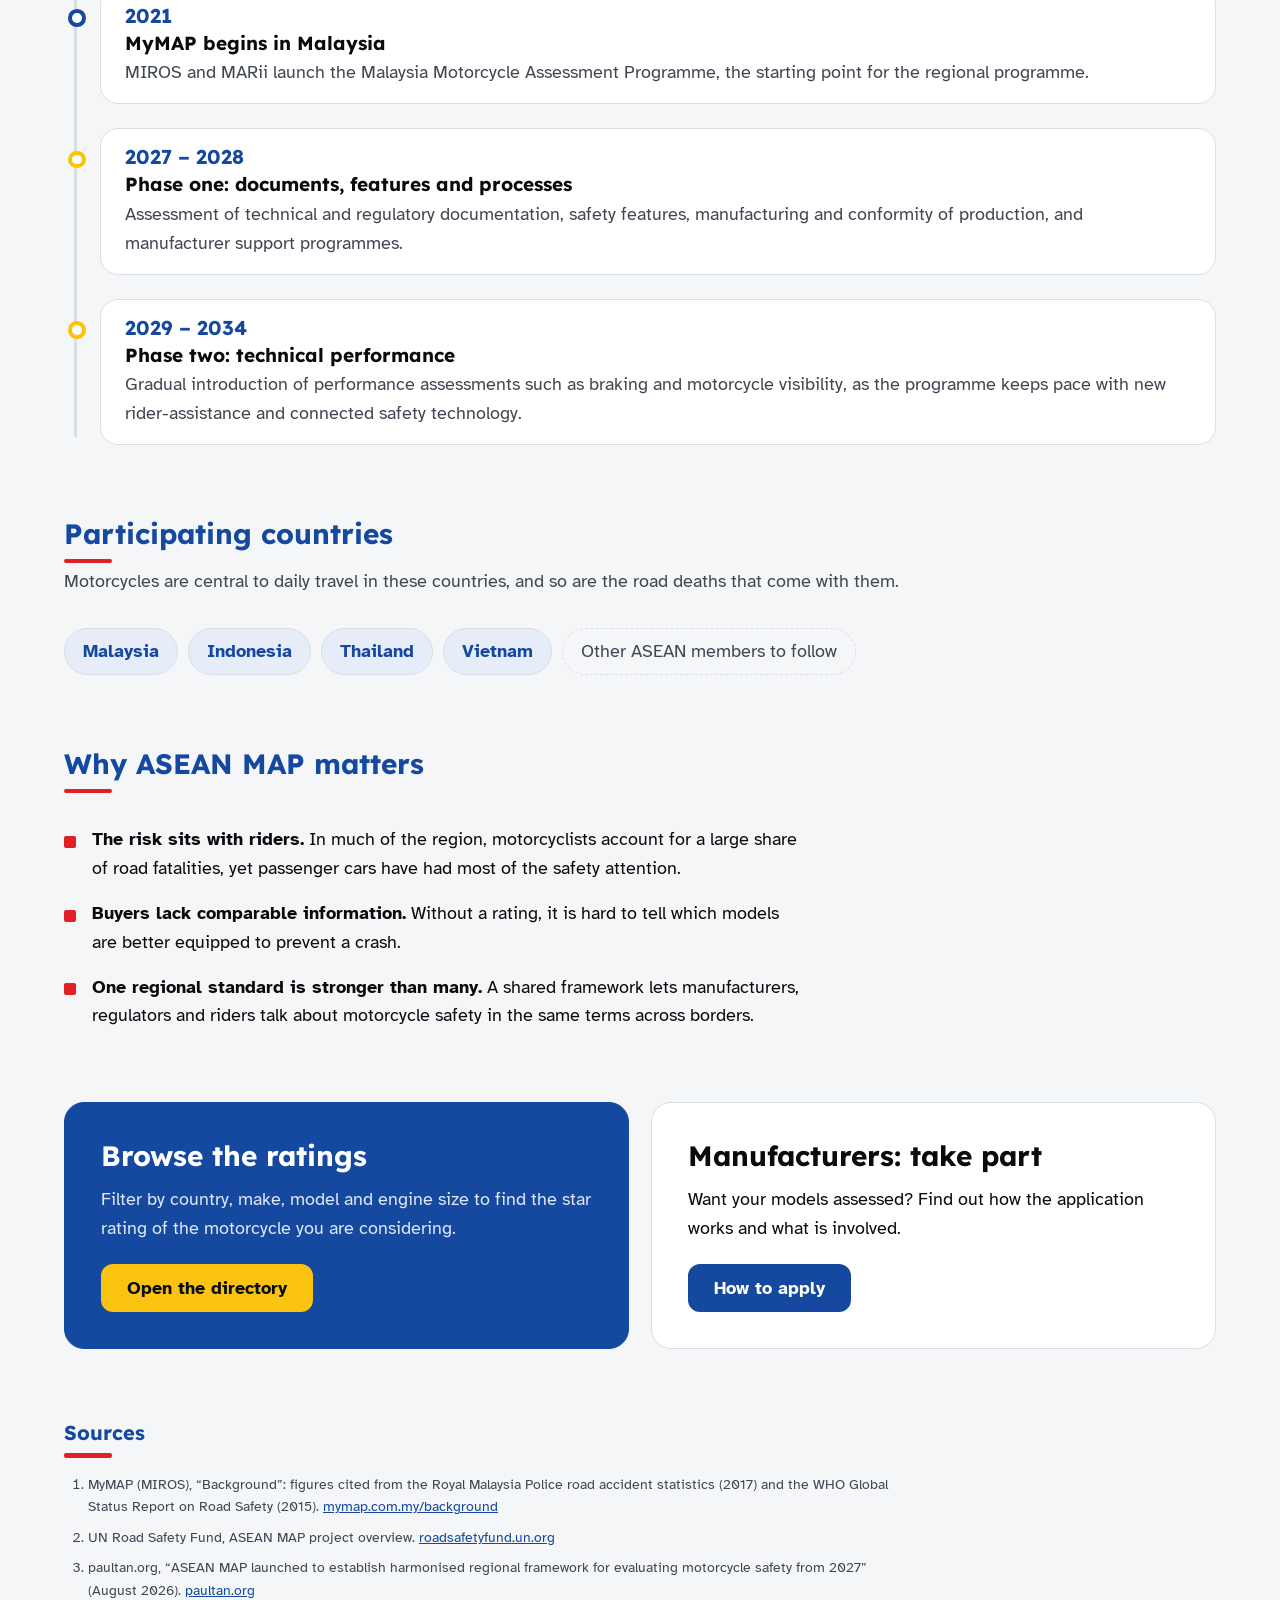
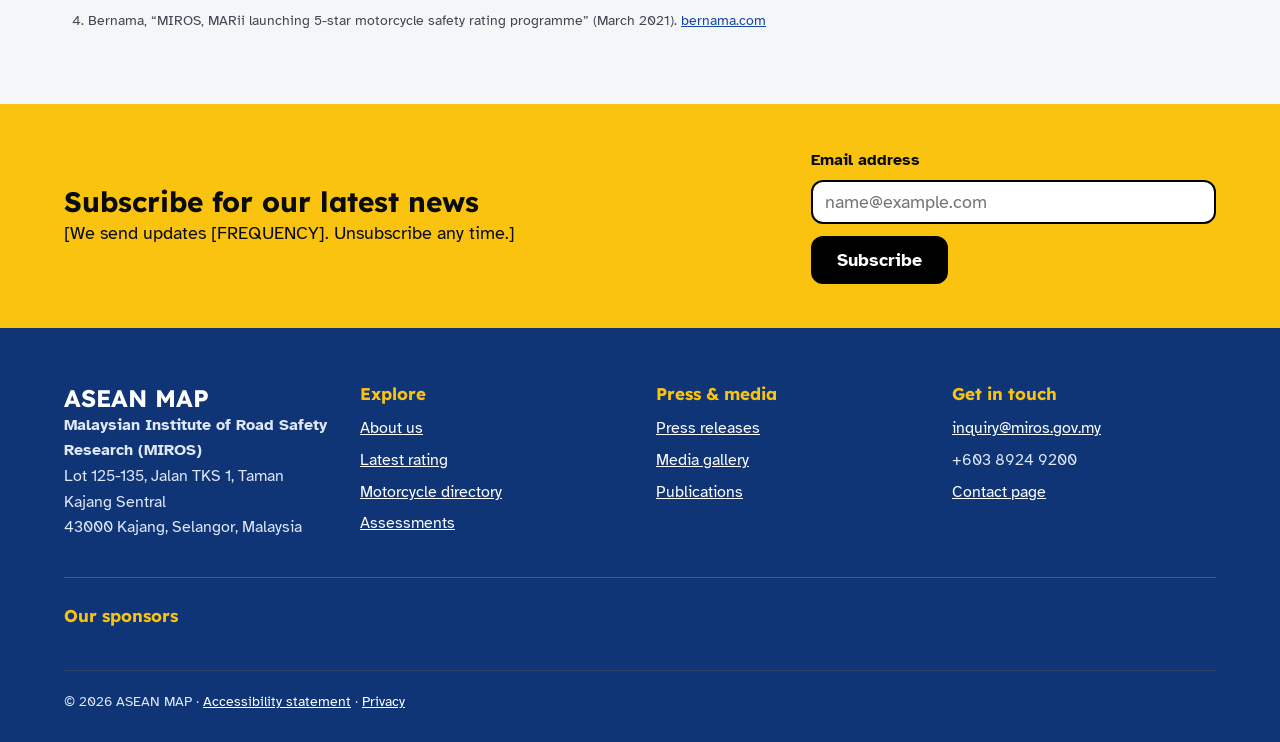
==== commit 56cfa3ee: "wewe" ====
--- a/site/about.html
+++ b/site/about.html
@@ -176,10 +176,22 @@
 
   <footer class="site-footer" id="contact"><div class="container">
     <div class="footer-grid">
-      <div><div class="brand"><img class="brand__logo brand__logo--image" src="assets/images/logo-light.svg" alt="" width="3508" height="2480" loading="lazy" decoding="async"><span class="brand__name">ASEAN MAP</span></div><p><b>[ORGANISATION NAME]</b><br>[STREET ADDRESS]<br>[CITY, POSTCODE, COUNTRY]</p></div>
-      <div><h2 class="footer-grid__title">Explore</h2><ul><li><a href="/about.html">About us</a></li><li><a href="/index.html#ratings">Latest rating</a></li><li><a href="/motorcycle-directory.html">Motorcycle directory</a></li><li><a href="/assessment.html">Assessments</a></li></ul></div>
-      <div><h2 class="footer-grid__title">Press &amp; media</h2><ul><li><a href="/news.html">Press releases</a></li><li><a href="/news.html">Media gallery</a></li><li><a href="/index.html#news">Publications</a></li></ul></div>
-      <div><h2 class="footer-grid__title">Get in touch</h2><ul><li><a href="#contact">[EMAIL ADDRESS]</a></li><li>[PHONE NUMBER]</li><li><a href="#contact">[SOCIAL LINK]</a></li></ul></div>
+      <div><div class="brand"><span class="brand__name">ASEAN MAP</span></div><p><b>Malaysian Institute of Road Safety Research (MIROS)</b><br>Lot 125-135, Jalan TKS 1, Taman Kajang Sentral<br>43000 Kajang, Selangor, Malaysia</p></div>
+      <div><h2 class="footer-grid__title">Explore</h2><ul><li><a href="/about.html">About us</a></li><li><a href="#ratings">Latest rating</a></li><li><a href="/motorcycle-directory.html">Motorcycle directory</a></li><li><a href="/assessment.html">Assessments</a></li></ul></div>
+      <div><h2 class="footer-grid__title">Press &amp; media</h2><ul><li><a href="/news.html">Press releases</a></li><li><a href="#news">Media gallery</a></li><li><a href="#news">Publications</a></li></ul></div>
+      <div><h2 class="footer-grid__title">Get in touch</h2><ul><li><a href="mailto:inquiry@miros.gov.my">inquiry@miros.gov.my</a></li><li>+603 8924 9200</li><li><a href="/contact.html">Contact page</a></li></ul></div>
+    </div>
+        <div class="footer-sponsors">
+      <h2 class="footer-sponsors__title">Our sponsors</h2>
+      <ul class="footer-sponsors__list">
+        <li class="sponsor"><img src="/assets/images/sponsors/sponsor-1.png" alt="Sponsor 1" height="48" loading="lazy" decoding="async" onerror="this.closest('li').hidden=true"></li>
+        <li class="sponsor"><img src="/assets/images/sponsors/sponsor-2.png" alt="Sponsor 2" height="48" loading="lazy" decoding="async" onerror="this.closest('li').hidden=true"></li>
+        <li class="sponsor"><img src="/assets/images/sponsors/sponsor-3.png" alt="Sponsor 3" height="48" loading="lazy" decoding="async" onerror="this.closest('li').hidden=true"></li>
+        <li class="sponsor"><img src="/assets/images/sponsors/sponsor-4.png" alt="Sponsor 4" height="48" loading="lazy" decoding="async" onerror="this.closest('li').hidden=true"></li>
+        <li class="sponsor"><img src="/assets/images/sponsors/sponsor-5.png" alt="Sponsor 5" height="48" loading="lazy" decoding="async" onerror="this.closest('li').hidden=true"></li>
+        <li class="sponsor"><img src="/assets/images/sponsors/sponsor-6.png" alt="Sponsor 6" height="48" loading="lazy" decoding="async" onerror="this.closest('li').hidden=true"></li>
+        <li class="sponsor"><img src="/assets/images/sponsors/sponsor-7.png" alt="Sponsor 7" height="48" loading="lazy" decoding="async" onerror="this.closest('li').hidden=true"></li>
+      </ul>
     </div>
     <p class="footer-bottom">© 2026 ASEAN MAP · <a href="#contact">Accessibility statement</a> · <a href="#contact">Privacy</a></p>
   </div></footer>
